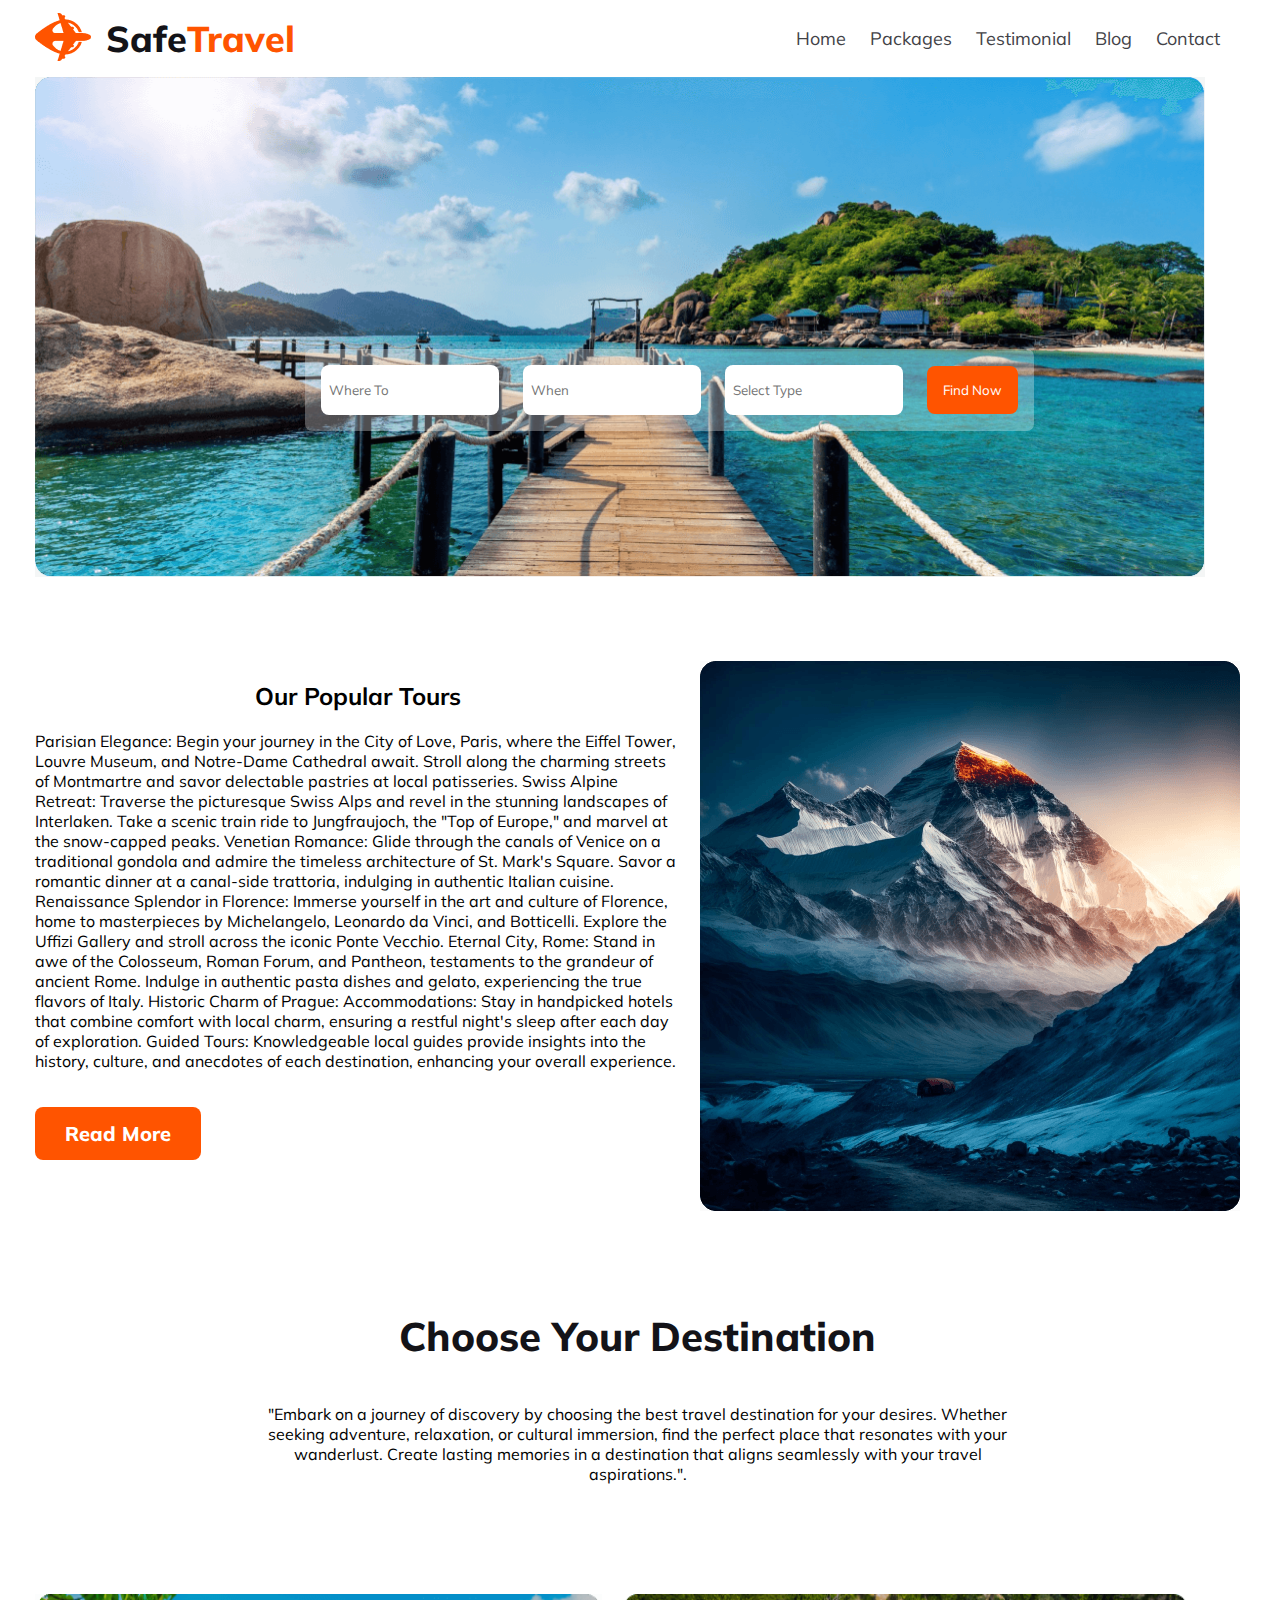
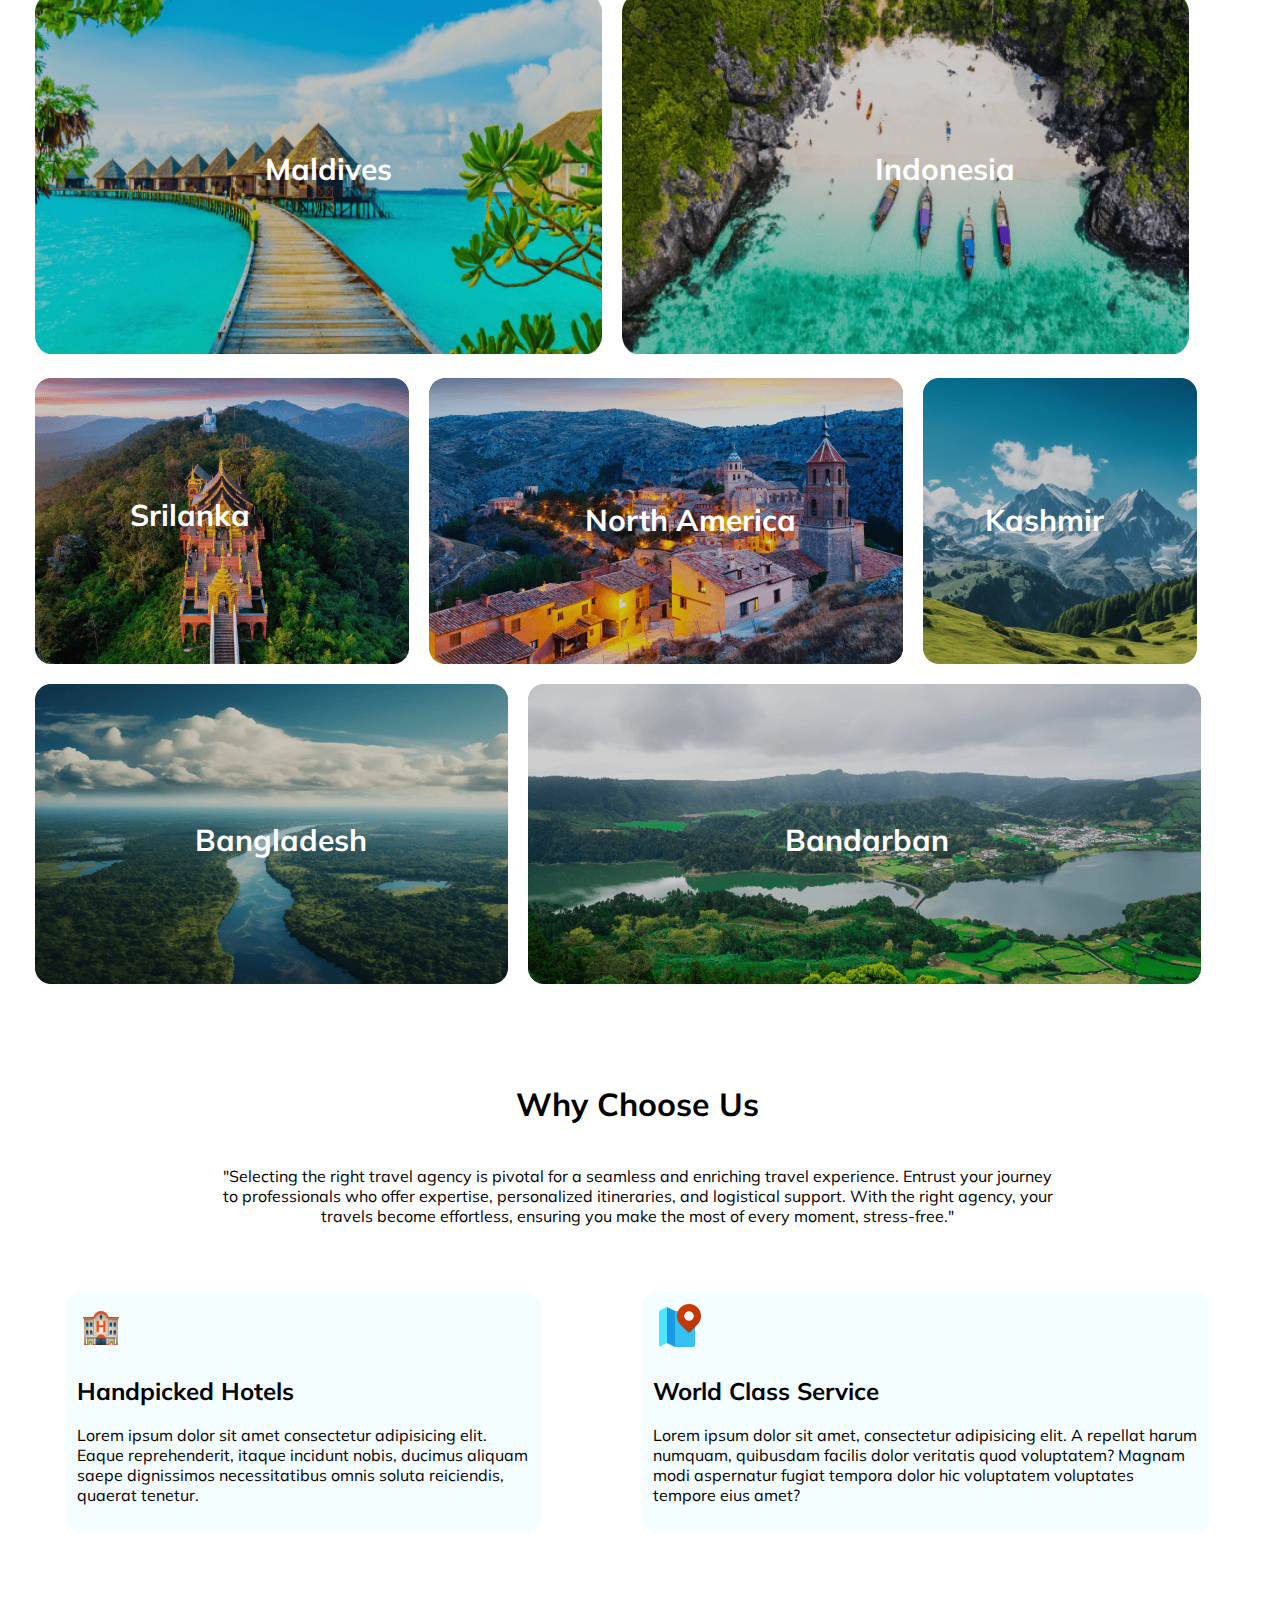
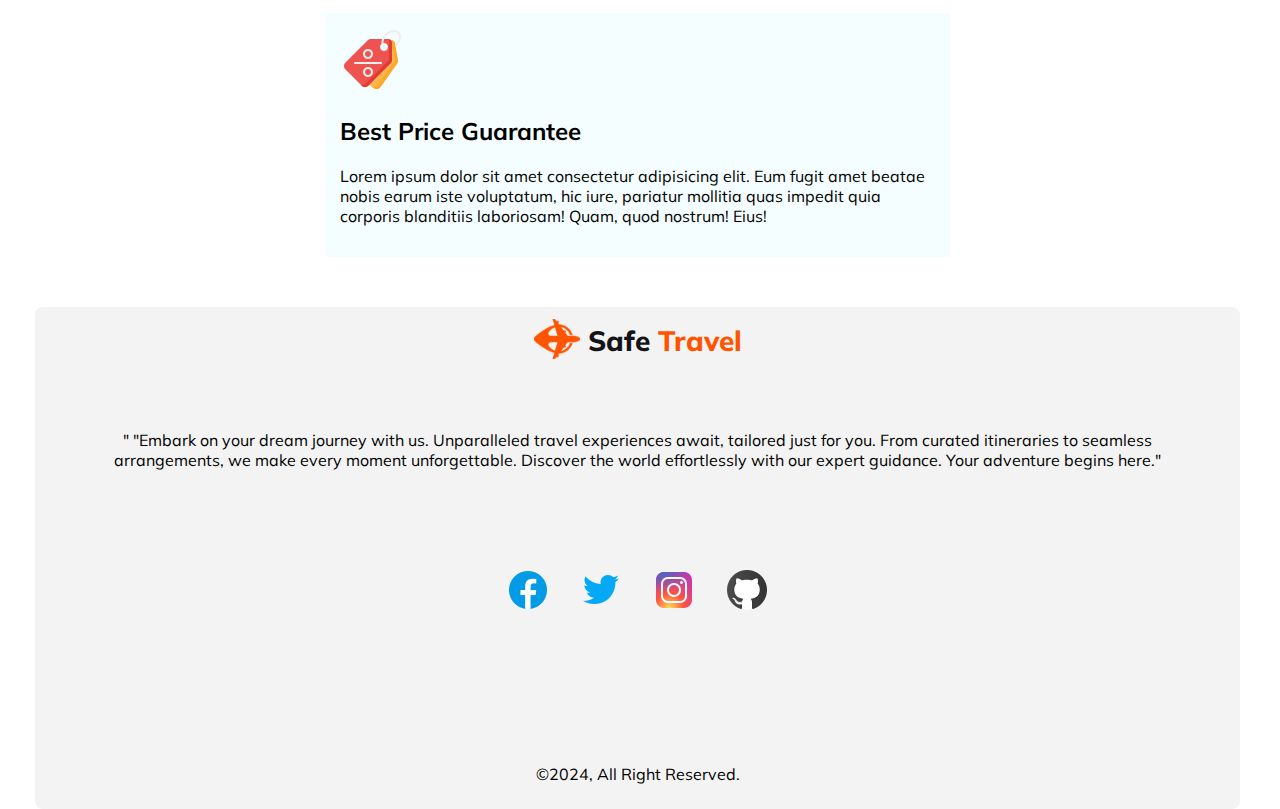
==== index.html @ 2136d2bd "first commit" ====
<!DOCTYPE html>
<html lang="en">
<head>
    <meta charset="UTF-8">
    <meta name="viewport" content="width=
    , initial-scale=1.0">
    <title>Safe Travel</title>
    <link rel="preconnect" href="https://fonts.googleapis.com">
<link rel="preconnect" href="https://fonts.gstatic.com" crossorigin>
<link href="https://fonts.googleapis.com/css2?family=Mulish:ital,wght@0,200..1000;1,200..1000&display=swap" rel="stylesheet">
    <link rel="stylesheet" href="style.css">
</head>
<body>
    <header>
        <nav>
           <div class="safe-section">
             <div>
                <img src="Images/Group 40071 (2).png" alt="">
             </div>
             <p><span class="safe">Safe</span><span class="travel">Travel</span></p>
            </div>
            <ul>
                <li>
                <a href="">Home</a>
                <a href="">Packages</a>
                <a href="">Testimonial</a>
                <a href="">Blog</a>
                <a href="">Contact</a>
                </li>
            </ul>
        </nav>
    </header>
    <main>
        <div class="main-image">
            <img class="main" height="500px" width="1170px" src="Images/Group 13 (1) (1).png" alt="">
            <div class="in-image">
                <input class="box" type="text" placeholder="  Where To">
                <input class="box" type="text" placeholder="  When">
                <input class="box" type="text" placeholder="  Select Type">
                <button class="btn-image">Find Now</button>
            </div>
        </div>
        <section class="first-section">
            <div>
                <h2 class="our">Our Popular Tours</h2>
                <P>Parisian Elegance:

                    Begin your journey in the City of Love, Paris, where the Eiffel Tower, Louvre Museum, and Notre-Dame Cathedral await.
                    Stroll along the charming streets of Montmartre and savor delectable pastries at local patisseries.
                    Swiss Alpine Retreat:
                    
                    Traverse the picturesque Swiss Alps and revel in the stunning landscapes of Interlaken.
                    Take a scenic train ride to Jungfraujoch, the "Top of Europe," and marvel at the snow-capped peaks.
                    Venetian Romance:
                    
                    Glide through the canals of Venice on a traditional gondola and admire the timeless architecture of St. Mark's Square.
                    Savor a romantic dinner at a canal-side trattoria, indulging in authentic Italian cuisine.
                    Renaissance Splendor in Florence:
                    
                    Immerse yourself in the art and culture of Florence, home to masterpieces by Michelangelo, Leonardo da Vinci, and Botticelli.
                    Explore the Uffizi Gallery and stroll across the iconic Ponte Vecchio.
                    Eternal City, Rome:
                    
                    Stand in awe of the Colosseum, Roman Forum, and Pantheon, testaments to the grandeur of ancient Rome.
                    Indulge in authentic pasta dishes and gelato, experiencing the true flavors of Italy.
                    Historic Charm of Prague:
                    Accommodations: Stay in handpicked hotels that combine comfort with local charm, ensuring a restful night's sleep after each day of exploration.
                    
                    Guided Tours: Knowledgeable local guides provide insights into the history, culture, and anecdotes of each destination, enhancing your overall experience.
                     </P>
                <br>
                <button class="btn-primary">Read More</button>
            </div>
            <img height="550px" width="540px" src="Images/Rectangle 4.png" alt="">
        </section>
        <section>
            <div>
                <h2 class="choose-your-destination">Choose Your Destination</h2>
                <p class="paragraph">
                    "Embark on a journey of discovery by choosing the best travel destination for your desires. Whether seeking adventure, relaxation, or cultural immersion, find the perfect place that resonates with your wanderlust. Create lasting memories in a destination that aligns seamlessly with your travel aspirations.".</p>
            </div>
            <div class="two-image">
                <div>
                    <img height="360px" width="567px" src="Images/Rectangle 5.png" alt="">
                </div>
                <div>
                <img height="360px" width="567px" src="Images/Rectangle 8.png" alt="">
                <P class="p1">Maldives</P>
                <P class="p2">Indonesia</P>
                </div>
            </div>
        </section>
        <section>
            <div class="threeimage">
                <img src="Images/Rectangle 6.png" alt="">
                <img src="Images/Rectangle 7.png" alt="">
                <img src="Images/Rectangle 9.png" alt="">
                <p class="srilanka">Srilanka</p>
                <p class="north-america">North America</p>
                <p class="kashmir">Kashmir</p>
            </div>
        </section>
        <section>
            <div class="section3">
                <img src="Images/Rectangle 11.png" alt="">
                <img src="Images/Rectangle 10.png" alt="">
                <p class="bangladesh">Bangladesh</p>
                <p class="bandarban">Bandarban</p>
            </div>
        </section>
        <div>
            <h1 class="heading2">Why Choose Us</h1>
            <p class="paragraph2">"Selecting the right travel agency is pivotal for a seamless and enriching travel experience. Entrust your journey to professionals who offer expertise, personalized itineraries, and logistical support. With the right agency, your travels become effortless, ensuring you make the most of every moment, stress-free."</p>
        </div>
        <div class="three-cart">
            <div class="cart1">
                <img src="Images/icons8-hotel-48.png" alt="">
                <h2>Handpicked Hotels</h2>
                <p>Lorem ipsum dolor sit amet consectetur adipisicing elit. Eaque reprehenderit, itaque incidunt nobis, ducimus aliquam saepe dignissimos necessitatibus omnis soluta reiciendis, quaerat tenetur.</p>
            </div>
            <div class="cart2">
                <img height="48" width="48" src="Images/icons8-location-48.png" alt="">
            <h2>World Class Service</h2>
            <p>
                Lorem ipsum dolor sit amet, consectetur adipisicing elit. A repellat harum numquam, quibusdam facilis dolor veritatis quod voluptatem? Magnam modi aspernatur fugiat tempora dolor hic voluptatem voluptates tempore eius amet?
            </p>
            </div>
        </div>
        <div class="cart3">
            <img src="Images/icons8-discount-64.png" alt="">
            <h2>Best Price Guarantee</h2>
            <p>Lorem ipsum dolor sit amet consectetur adipisicing elit. Eum fugit amet beatae nobis earum iste voluptatum, hic iure, pariatur mollitia quas impedit quia corporis blanditiis laboriosam! Quam, quod nostrum! Eius!</p>
        </div>
    </main>
    <footer>
        <div class="footer-nav">
            <div>
               <img height="40px" width="46px" src="Images/Group 40071 (2).png" alt="">
            </div>
            <p><span class="fsafe"> Safe </span><span class="ftravel">Travel</span></p>
           </div>
           <p class="footer-description">"
            "Embark on your dream journey with us. Unparalleled travel experiences await, tailored just for you. From curated itineraries to seamless arrangements, we make every moment unforgettable. Discover the world effortlessly with our expert guidance. Your adventure begins here."</p>
           <div class="icon">
            <img src="Images/icons8-facebook-48.png" alt="">
            <img src="Images/icons8-twitter-48.png" alt="">
            <img src="Images/icons8-instagram-48.png" alt="">
            <img src="Images/icons8-github-48.png" alt="">
            
           </div>
           <p class="copyright">&copy2024, All Right Reserved.</p>
    </footer>
</body>
</html>
---- style.css ----
*{
    font-family: "Mulish", sans-serif;
    font-optical-sizing: auto;
    font-weight: weight;
    font-style:normal;
}
body{
    margin:0px 40px 0px 35px;
}
/* Style for Navbar */
.safe-section{
    display:flex;
    gap:15px;
    margin-left:0px;
    align-items: center;
}
.safe{
    color:#131318;
    font-size: 36px;
    font-style: normal;
    font-weight: 800;
    line-height: normal;
}
.travel{
    color:#FF5400;
    font-family: Mulish;
    font-size: 36px;
    font-style: normal;
    font-weight: 800;
    line-height: normal;
    
}
nav{
    display:flex;
    justify-content:space-between;
    align-items: center;
}
nav>ul>li{
    list-style:none;

}
nav a{
    text-decoration: none;
   margin-right:20px;
   color:#424247;
    text-align: center;
    font-family: Mulish;
    font-size: 18px;
    font-style: normal;
    font-weight: 400;
    line-height: normal;
}
/* Style For Main Image */
.main{
    align-items:center;

}
.main-image{
    position:relative;
}
.in-image{
    position:absolute;
    display:flex;
    flex-direction: row;
    align-items: center;
    left:270px;
    bottom:150px;
    padding:20px;
    background-color:rgba(255, 255, 255, 0.30);
    border-radius:7px;
    gap:24px;
    padding:16px;
}
.box{
    height:48px;
    width:174px;
    border-radius:8px;
    border:none;
}
.btn-image{
    background-color: #FF5400;
    color:#FFFFFF;
    border:none;
    border-radius:8px;
    padding:16px;
}
.first-section{
    margin-top:80px;
    display:flex;
    justify-content:space-between;
    gap:20px;
}
.our{
    text-align: center;
}
/* style fot button */

.btn-primary{
    color: #FFF;
    background-color: #FF5400;;
    text-align: center;
    font-family: Mulish;
    font-size: 20px;
    font-style: normal;
    font-weight: 800;
    line-height: normal;
    border:none;
    border-radius:8px;
    padding:14px 30px 14px 30px;
}
/* style for second section */

.choose-your-destination{
    text-align: center;
    color: #131318;
    font-family: Mulish;
    font-size: 40px;
    font-style: normal;
    font-weight: 800;
    line-height: normal;
    margin-top:100px;
}
.paragraph{
    text-align:center;
    padding:10px 220px;
  
}
/* section 1 style */
.two-image{
    display:flex;
    margin-top:100px;
    margin-bottom:20px;
    gap:20px;
    position:relative;
}
.p1{
    position:absolute;
    left:230px;
    bottom:140px;
    color:white;
    font-weight:bold;
    font-size:30px;
}
.p2{
    position:absolute;
    left:840px;
    bottom:140px;
    color:white;
    font-weight:bold;
    font-size:30px;
}

.threeimage{
    display:flex;
    gap:20px;
    position:relative;
}
.srilanka{
position:absolute;
font-size:30px;
font-weight:bold;
color:white;
left:95px;
bottom:100px;
}
.north-america{
position:absolute;
font-size:30px;
font-weight:bold;
color:white;
left:550px;
bottom:95px;
}
.kashmir{
position:absolute;
font-size:30px;
font-weight:bold;
color:white;
left:950px;
bottom:95px;
}
/* section 3 style */

.section3{
    display:flex;
    margin-top:20px;
    gap:20px;
    position:relative;
}
.bangladesh{
    position:absolute;
    font-size:30px;
    font-weight:bold;
    color:white;
    left:160px;
    bottom:95px;
}
.bandarban{
    position:absolute;
    font-size:30px;
    font-weight:bold;
    color:white;
    left:750px;
    bottom:95px;
}
/* after section 3 */
.heading2{
text-align: center;
margin-top:100px;
}
.paragraph2{
text-align: center;
padding:20px 180px;
}
/* three-cart style */
.three-cart{
    display: flex;
    gap:40px;
    align-items:center;
 }
 .cart1{
    margin:30px;
    background-color:rgba(41, 206, 246, 0.05);
    border-radius: 16px;
    padding:12px;
    
 }
 .cart2{
    margin:30px;
    background-color:rgba(41, 206, 246, 0.05);
    border-radius: 16px;
    padding:12px;
 }
 .cart3{
    align-items: center;
    margin:50px 290px 0px;
    background-color:rgba(41, 206, 246, 0.05);
    padding:15px;
 }

/* footer style */

.footer-nav{
    display: flex;
    align-items: center;
    justify-content: center;
    gap:8px;
    margin-top:50px;
}
.fsafe{
    color:#131318;
    font-family: Mulish;
    font-size: 28px;
    font-style: normal;
    font-weight: 800;
    line-height: normal;
}
.ftravel{
    color: #FF5400;
    font-family: Mulish;
    font-size: 28px;
    font-style: normal;
    font-weight: 800;
    line-height: normal;
}
.footer-description{
    text-align: center;
    padding:40px 50px 80px 50px
    
}
footer{
    background-color:rgba(19, 19, 24, 0.05);
    height:502px;
    border-radius:8px;
}
.icon{
    display:flex;
    justify-content: center;
    gap:25px;
    margin-bottom:100px;
}
.copyright{
    text-align:center;
    margin-top:150px;
}
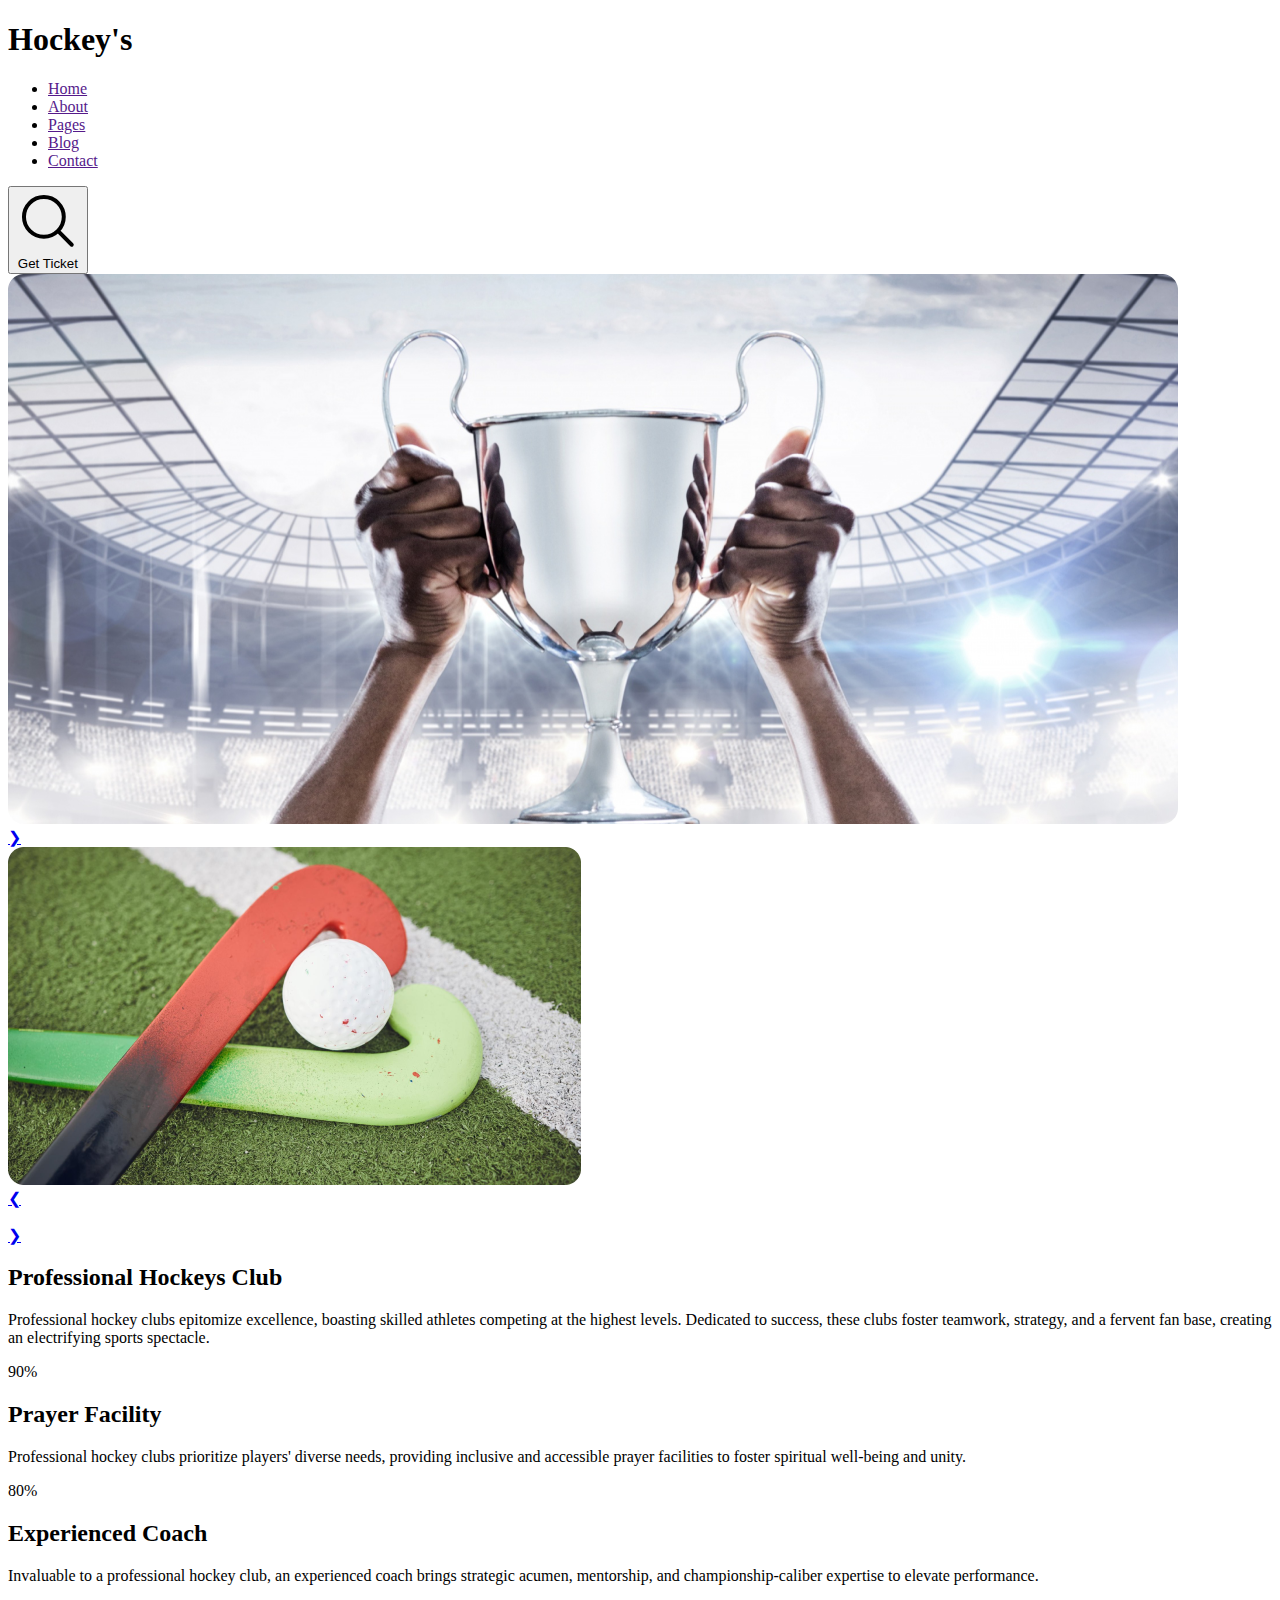
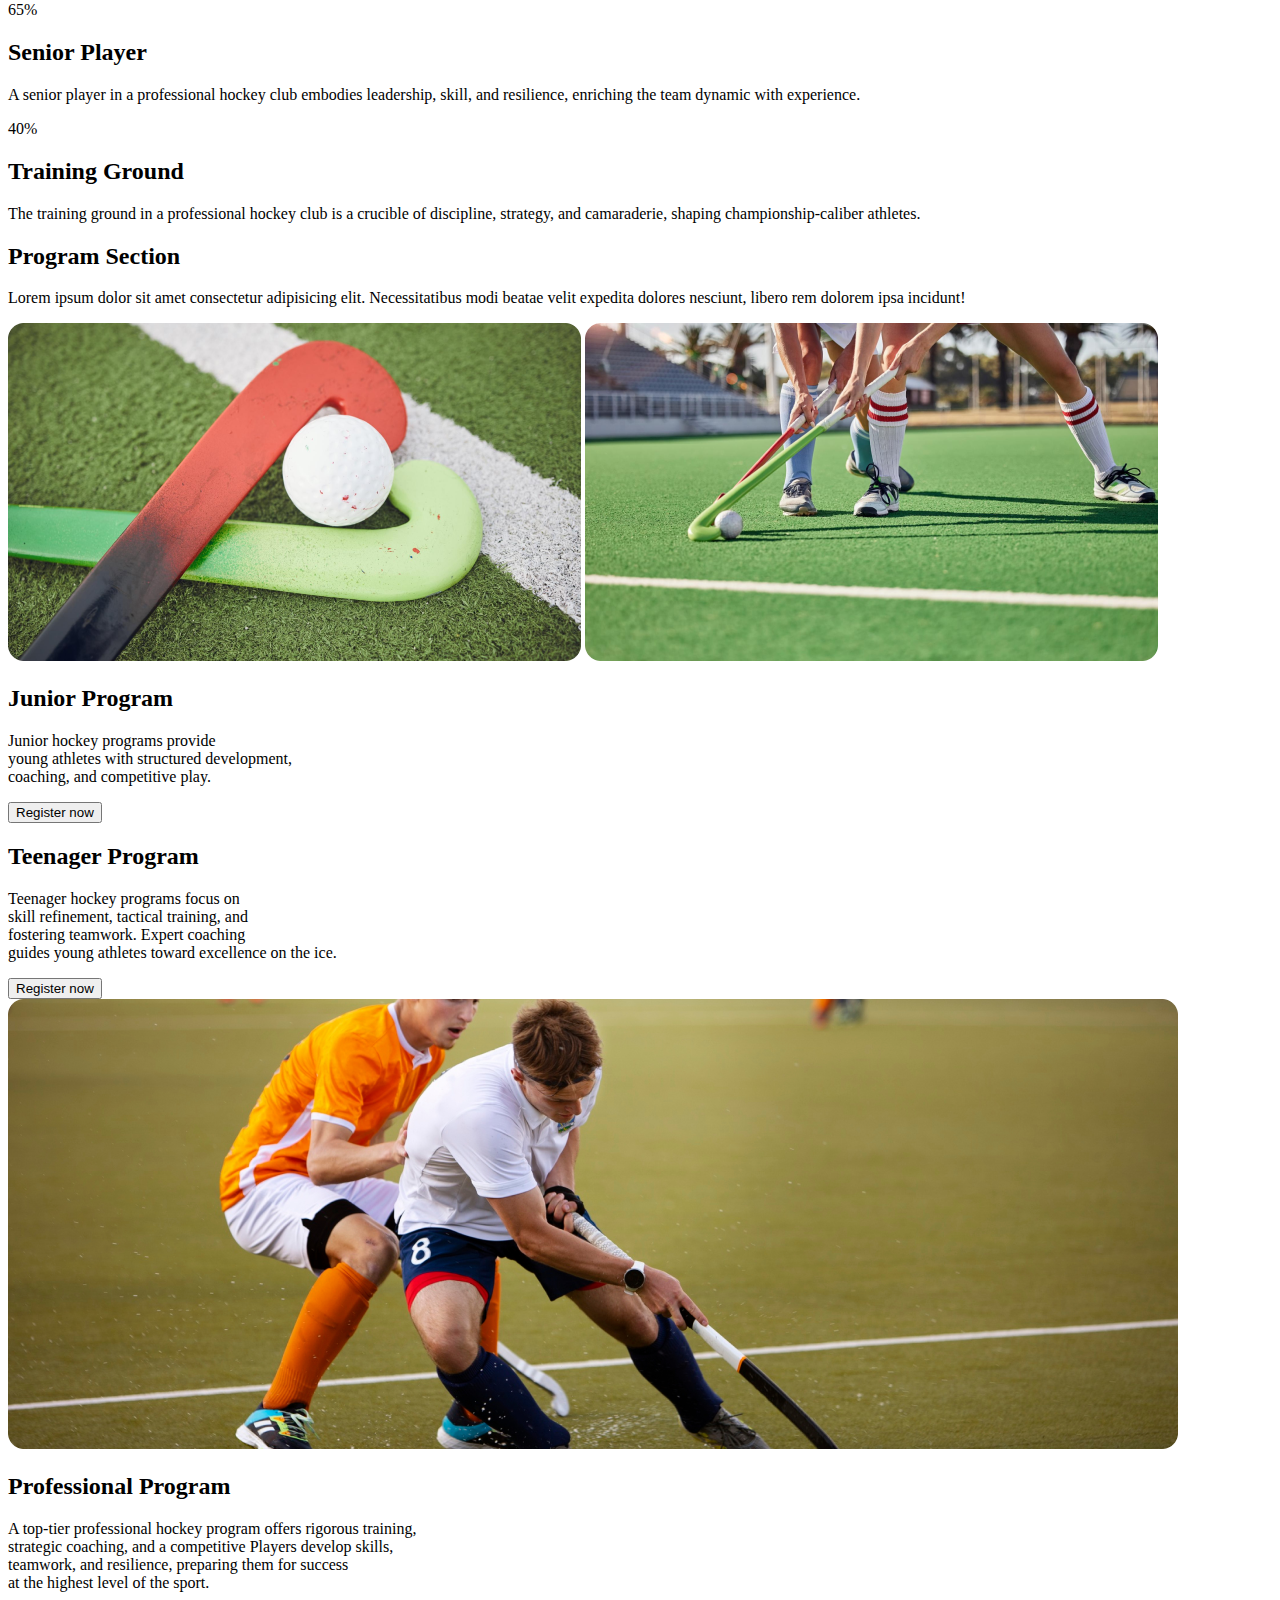
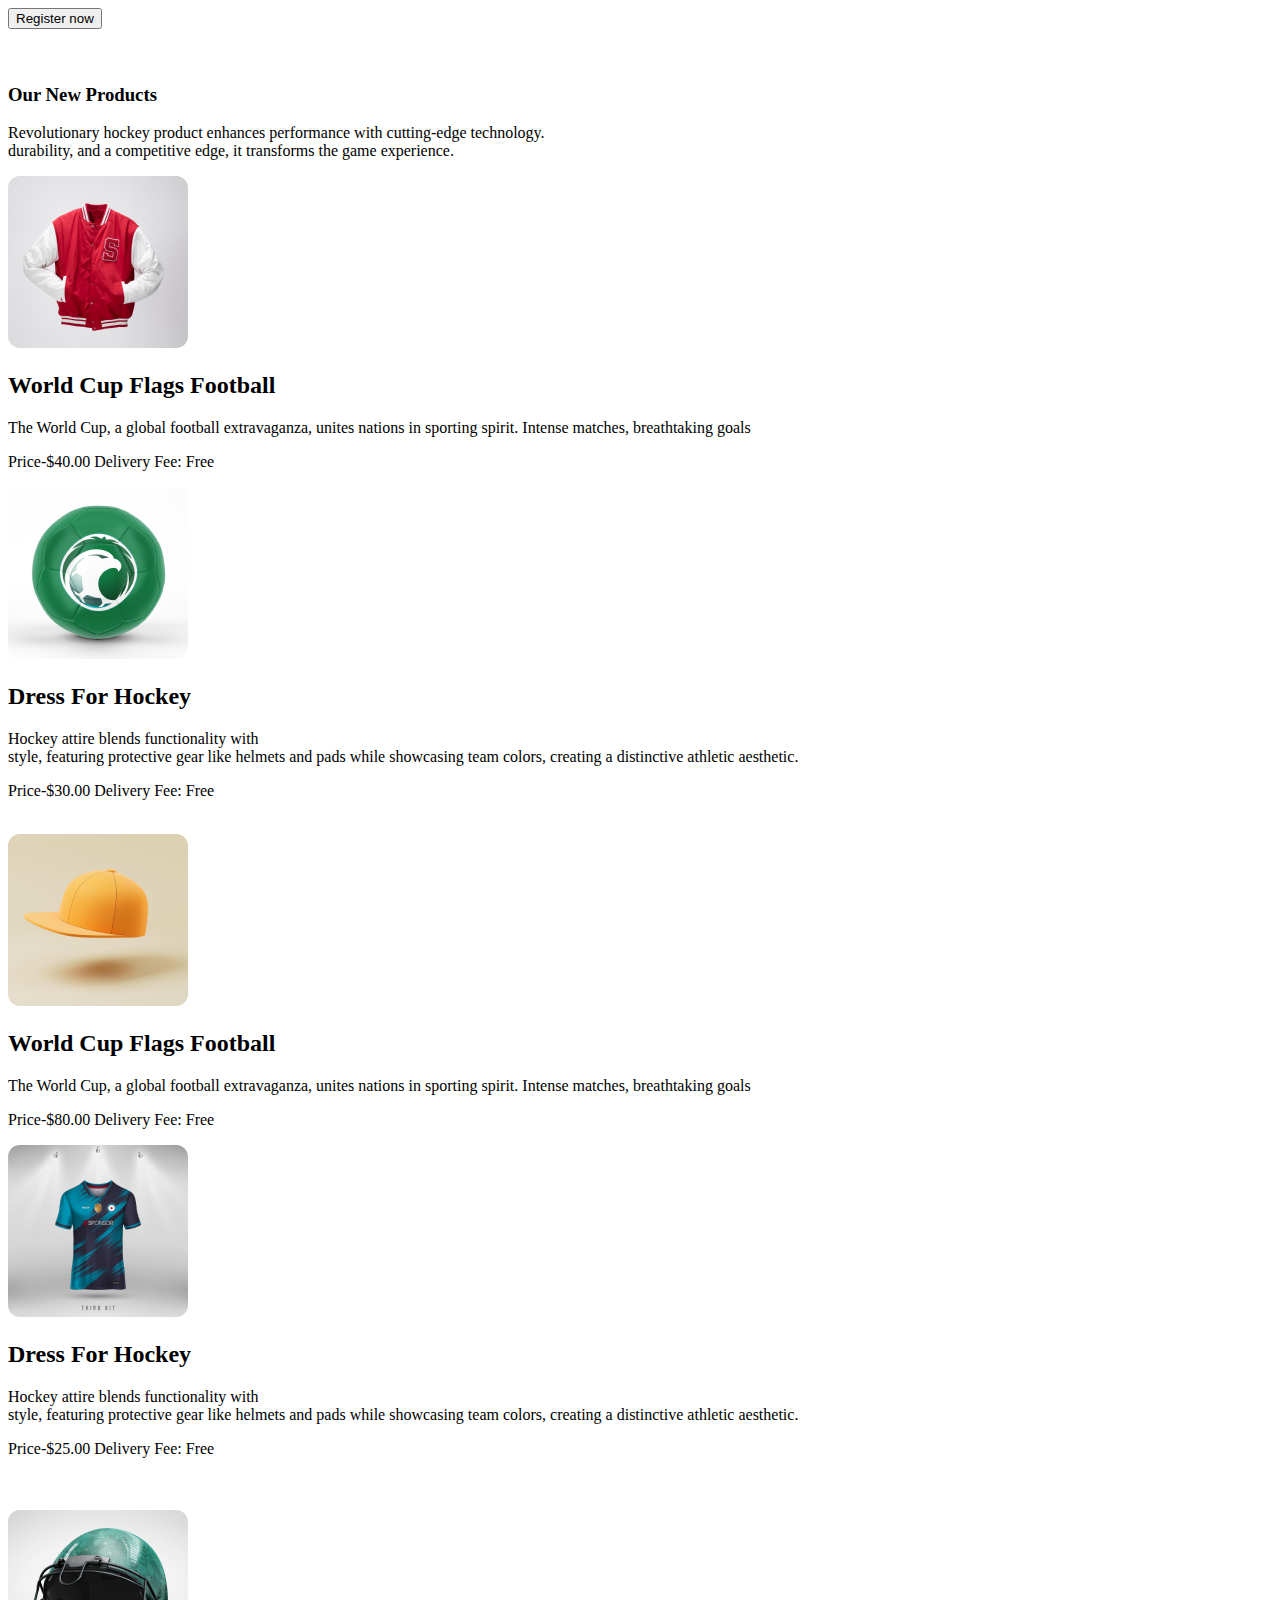
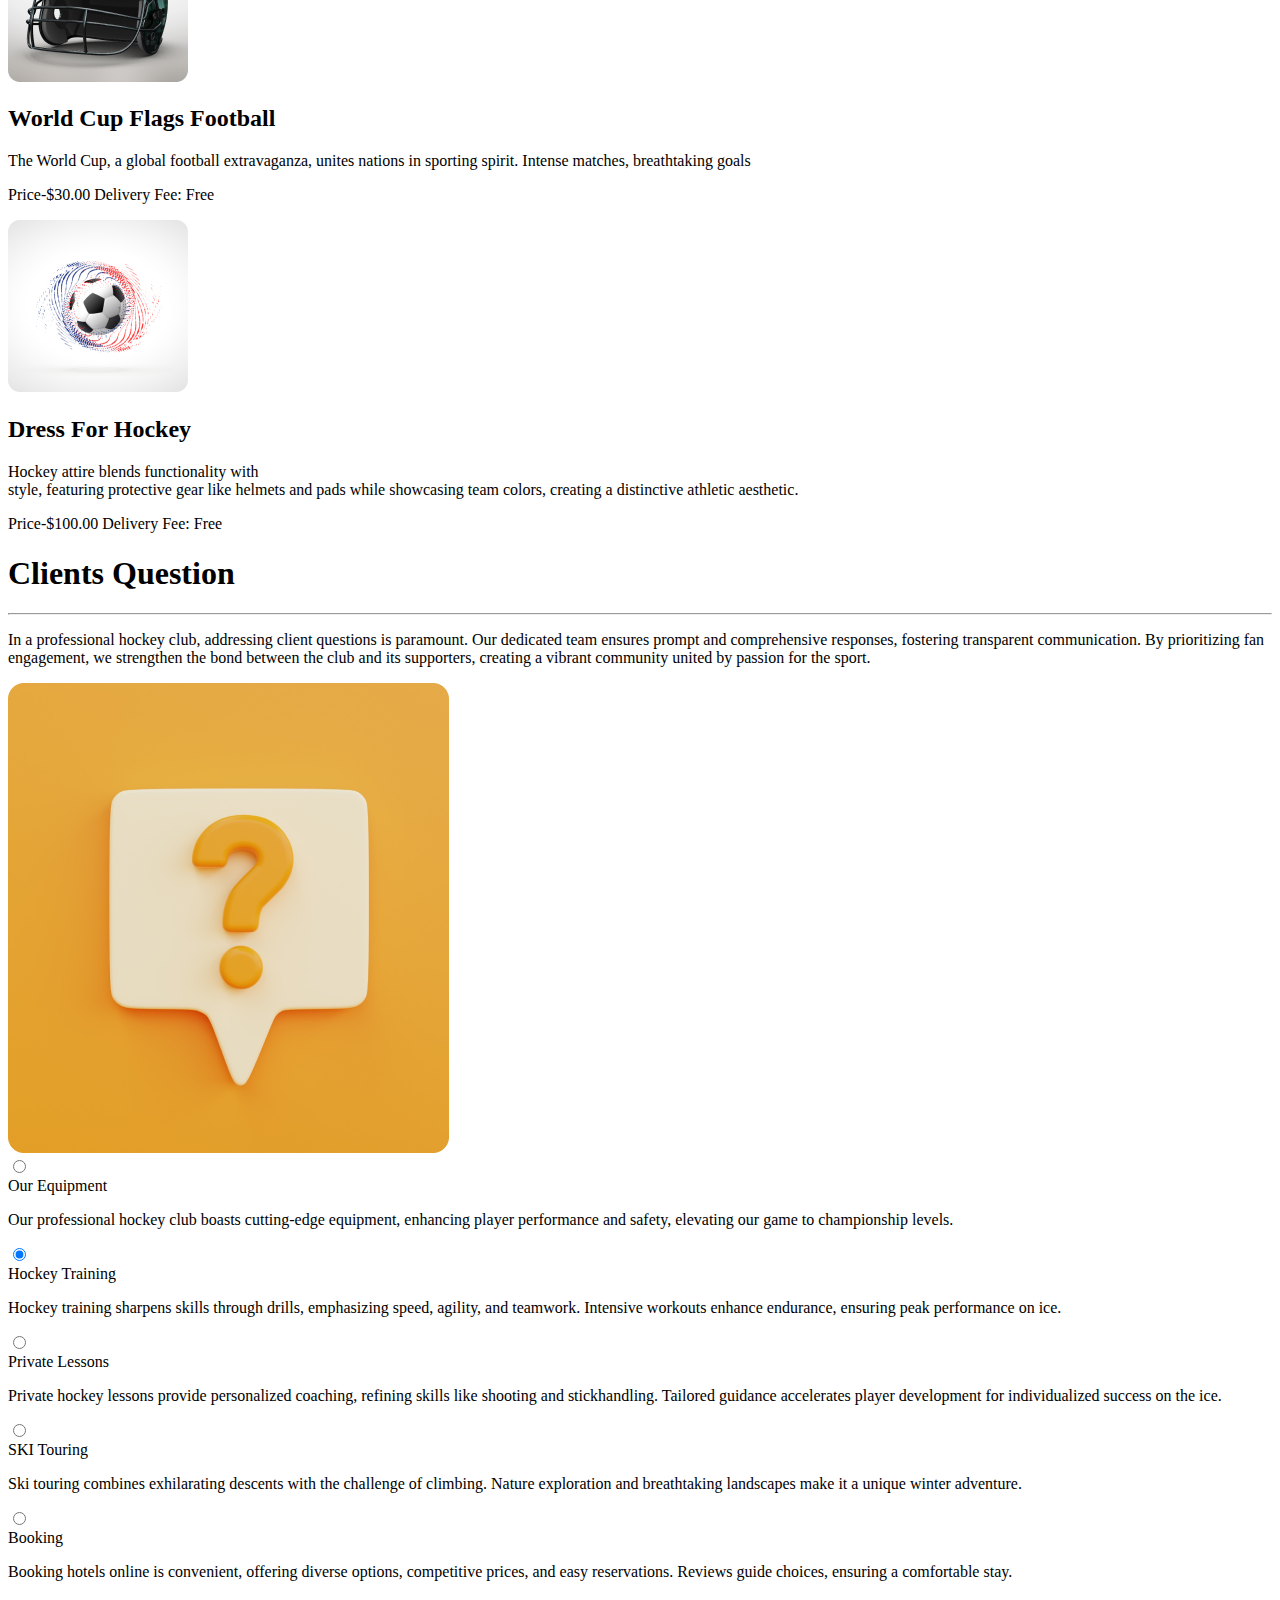
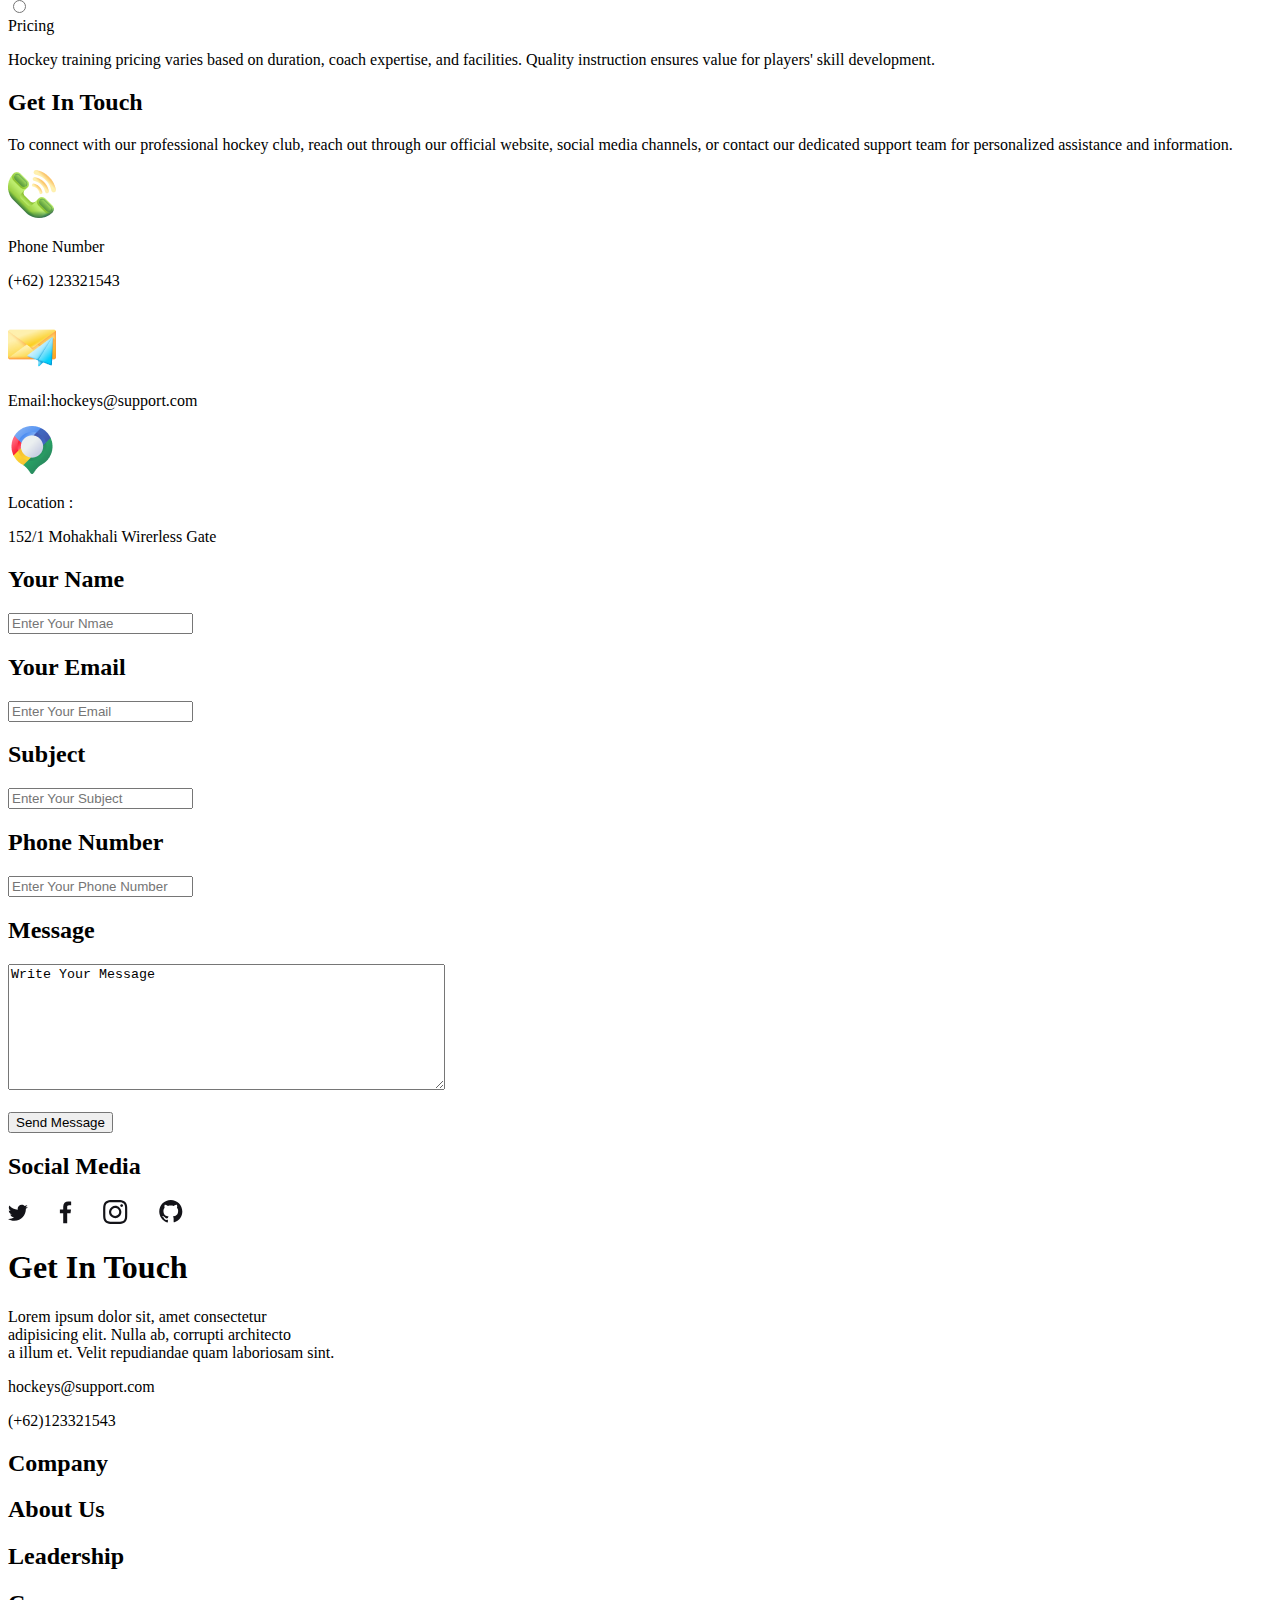
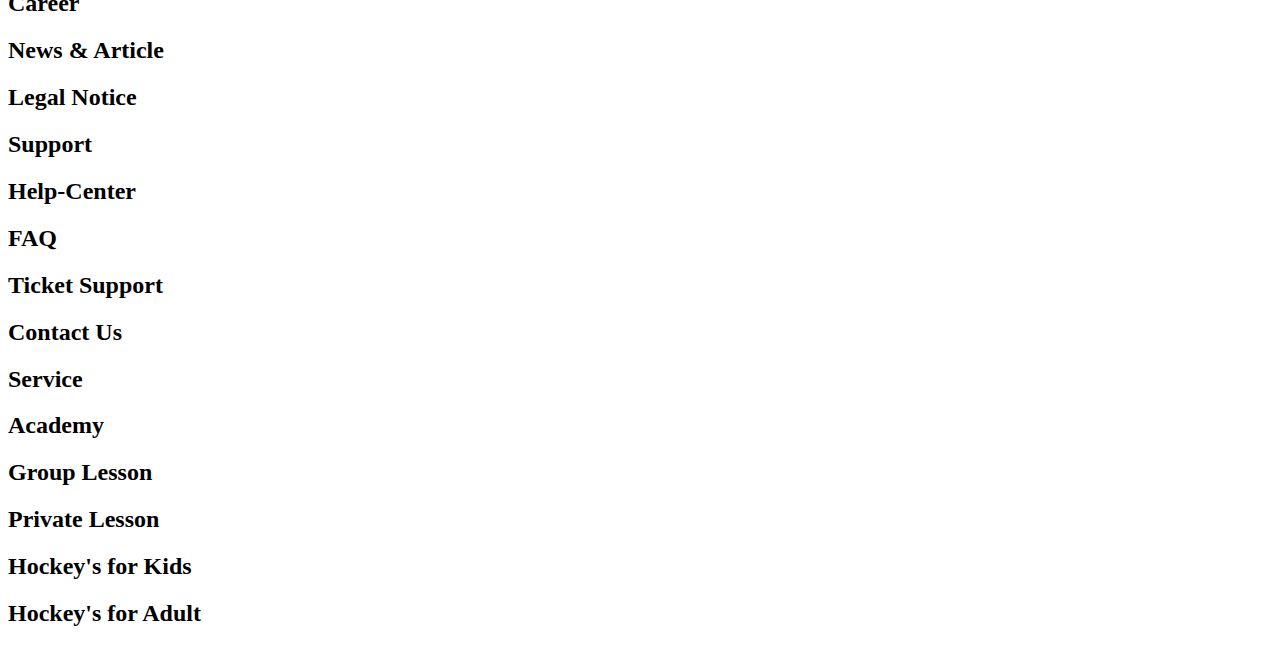
==== commit 6e1f83af: "Update and rename Assignment3.html to index.html" ====
--- a/index.html
+++ b/index.html
@@ -1,154 +1,409 @@
-<!DOCTYPE html>
-<html lang="en">
-<head>
-    <meta charset="UTF-8">
-    <meta name="viewport" content="width=
-    , initial-scale=1.0">
-    <title>Safe Travel</title>
-    <link rel="preconnect" href="https://fonts.googleapis.com">
-<link rel="preconnect" href="https://fonts.gstatic.com" crossorigin>
-<link href="https://fonts.googleapis.com/css2?family=Mulish:ital,wght@0,200..1000;1,200..1000&display=swap" rel="stylesheet">
-    <link rel="stylesheet" href="style.css">
-</head>
-<body>
-    <header>
-        <nav>
-           <div class="safe-section">
-             <div>
-                <img src="Images/Group 40071 (2).png" alt="">
-             </div>
-             <p><span class="safe">Safe</span><span class="travel">Travel</span></p>
-            </div>
-            <ul>
-                <li>
-                <a href="">Home</a>
-                <a href="">Packages</a>
-                <a href="">Testimonial</a>
-                <a href="">Blog</a>
-                <a href="">Contact</a>
-                </li>
-            </ul>
-        </nav>
-    </header>
-    <main>
-        <div class="main-image">
-            <img class="main" height="500px" width="1170px" src="Images/Group 13 (1) (1).png" alt="">
-            <div class="in-image">
-                <input class="box" type="text" placeholder="  Where To">
-                <input class="box" type="text" placeholder="  When">
-                <input class="box" type="text" placeholder="  Select Type">
-                <button class="btn-image">Find Now</button>
-            </div>
-        </div>
-        <section class="first-section">
-            <div>
-                <h2 class="our">Our Popular Tours</h2>
-                <P>Parisian Elegance:
-
-                    Begin your journey in the City of Love, Paris, where the Eiffel Tower, Louvre Museum, and Notre-Dame Cathedral await.
-                    Stroll along the charming streets of Montmartre and savor delectable pastries at local patisseries.
-                    Swiss Alpine Retreat:
-                    
-                    Traverse the picturesque Swiss Alps and revel in the stunning landscapes of Interlaken.
-                    Take a scenic train ride to Jungfraujoch, the "Top of Europe," and marvel at the snow-capped peaks.
-                    Venetian Romance:
-                    
-                    Glide through the canals of Venice on a traditional gondola and admire the timeless architecture of St. Mark's Square.
-                    Savor a romantic dinner at a canal-side trattoria, indulging in authentic Italian cuisine.
-                    Renaissance Splendor in Florence:
-                    
-                    Immerse yourself in the art and culture of Florence, home to masterpieces by Michelangelo, Leonardo da Vinci, and Botticelli.
-                    Explore the Uffizi Gallery and stroll across the iconic Ponte Vecchio.
-                    Eternal City, Rome:
-                    
-                    Stand in awe of the Colosseum, Roman Forum, and Pantheon, testaments to the grandeur of ancient Rome.
-                    Indulge in authentic pasta dishes and gelato, experiencing the true flavors of Italy.
-                    Historic Charm of Prague:
-                    Accommodations: Stay in handpicked hotels that combine comfort with local charm, ensuring a restful night's sleep after each day of exploration.
-                    
-                    Guided Tours: Knowledgeable local guides provide insights into the history, culture, and anecdotes of each destination, enhancing your overall experience.
-                     </P>
-                <br>
-                <button class="btn-primary">Read More</button>
-            </div>
-            <img height="550px" width="540px" src="Images/Rectangle 4.png" alt="">
-        </section>
-        <section>
-            <div>
-                <h2 class="choose-your-destination">Choose Your Destination</h2>
-                <p class="paragraph">
-                    "Embark on a journey of discovery by choosing the best travel destination for your desires. Whether seeking adventure, relaxation, or cultural immersion, find the perfect place that resonates with your wanderlust. Create lasting memories in a destination that aligns seamlessly with your travel aspirations.".</p>
-            </div>
-            <div class="two-image">
-                <div>
-                    <img height="360px" width="567px" src="Images/Rectangle 5.png" alt="">
-                </div>
-                <div>
-                <img height="360px" width="567px" src="Images/Rectangle 8.png" alt="">
-                <P class="p1">Maldives</P>
-                <P class="p2">Indonesia</P>
-                </div>
-            </div>
-        </section>
-        <section>
-            <div class="threeimage">
-                <img src="Images/Rectangle 6.png" alt="">
-                <img src="Images/Rectangle 7.png" alt="">
-                <img src="Images/Rectangle 9.png" alt="">
-                <p class="srilanka">Srilanka</p>
-                <p class="north-america">North America</p>
-                <p class="kashmir">Kashmir</p>
-            </div>
-        </section>
-        <section>
-            <div class="section3">
-                <img src="Images/Rectangle 11.png" alt="">
-                <img src="Images/Rectangle 10.png" alt="">
-                <p class="bangladesh">Bangladesh</p>
-                <p class="bandarban">Bandarban</p>
-            </div>
-        </section>
-        <div>
-            <h1 class="heading2">Why Choose Us</h1>
-            <p class="paragraph2">"Selecting the right travel agency is pivotal for a seamless and enriching travel experience. Entrust your journey to professionals who offer expertise, personalized itineraries, and logistical support. With the right agency, your travels become effortless, ensuring you make the most of every moment, stress-free."</p>
-        </div>
-        <div class="three-cart">
-            <div class="cart1">
-                <img src="Images/icons8-hotel-48.png" alt="">
-                <h2>Handpicked Hotels</h2>
-                <p>Lorem ipsum dolor sit amet consectetur adipisicing elit. Eaque reprehenderit, itaque incidunt nobis, ducimus aliquam saepe dignissimos necessitatibus omnis soluta reiciendis, quaerat tenetur.</p>
-            </div>
-            <div class="cart2">
-                <img height="48" width="48" src="Images/icons8-location-48.png" alt="">
-            <h2>World Class Service</h2>
-            <p>
-                Lorem ipsum dolor sit amet, consectetur adipisicing elit. A repellat harum numquam, quibusdam facilis dolor veritatis quod voluptatem? Magnam modi aspernatur fugiat tempora dolor hic voluptatem voluptates tempore eius amet?
-            </p>
-            </div>
-        </div>
-        <div class="cart3">
-            <img src="Images/icons8-discount-64.png" alt="">
-            <h2>Best Price Guarantee</h2>
-            <p>Lorem ipsum dolor sit amet consectetur adipisicing elit. Eum fugit amet beatae nobis earum iste voluptatum, hic iure, pariatur mollitia quas impedit quia corporis blanditiis laboriosam! Quam, quod nostrum! Eius!</p>
-        </div>
-    </main>
-    <footer>
-        <div class="footer-nav">
-            <div>
-               <img height="40px" width="46px" src="Images/Group 40071 (2).png" alt="">
-            </div>
-            <p><span class="fsafe"> Safe </span><span class="ftravel">Travel</span></p>
-           </div>
-           <p class="footer-description">"
-            "Embark on your dream journey with us. Unparalleled travel experiences await, tailored just for you. From curated itineraries to seamless arrangements, we make every moment unforgettable. Discover the world effortlessly with our expert guidance. Your adventure begins here."</p>
-           <div class="icon">
-            <img src="Images/icons8-facebook-48.png" alt="">
-            <img src="Images/icons8-twitter-48.png" alt="">
-            <img src="Images/icons8-instagram-48.png" alt="">
-            <img src="Images/icons8-github-48.png" alt="">
-            
-           </div>
-           <p class="copyright">&copy2024, All Right Reserved.</p>
-    </footer>
-</body>
-</html>+<!DOCTYPE html>
+<html lang="en">
+<head>
+    <meta charset="UTF-8">
+    <meta name="viewport" content="width=device-width, initial-scale=1.0">
+    <title>Hockey's</title>
+    <script src="https://cdn.tailwindcss.com"></script>
+    <link href="https://cdn.jsdelivr.net/npm/daisyui@4.6.0/dist/full.min.css" rel="stylesheet" type="text/css" />
+    <link rel="preconnect" href="https://fonts.googleapis.com">
+<link rel="preconnect" href="https://fonts.gstatic.com" crossorigin>
+<link href="https://fonts.googleapis.com/css2?family=Manrope:wght@200..800&display=swap" rel="stylesheet">
+    
+    
+      <style>
+        font-family:manrope, sans-serif;
+      font-optical-sizing:auto;
+      font-weight:weight;
+      font-style:normal;
+      </style>
+    
+</head>
+<body>
+    <header class="text-lg flex justify-around mt-6">
+        <h1 class="text-4xl font-extrabold">Hockey<span class="text-[#FF4240]">'</span>s</h1>
+        <nav>
+            <ul class="flex gap-8 text-lg font-normal">
+                <li><a href=""><span class="text-[#FF4240]">Home</span></a></li>
+                <li><a href="">About</a></li>
+                <li><a href="">Pages</a></li>
+                <li><a href="">Blog</a></li>
+                <li><a href="">Contact</a></li>
+            </ul>
+        </nav>
+        <div>
+            <button class="flex items-center gap-4 text-lg"><svg xmlns="http://www.w3.org/2000/svg" fill="none" viewBox="0 0 24 24" stroke-width="1.5" stroke="currentColor" class="w-6 h-6">
+  <path stroke-linecap="round" stroke-linejoin="round" d="m21 21-5.197-5.197m0 0A7.5 7.5 0 1 0 5.196 5.196a7.5 7.5 0 0 0 10.607 10.607Z" />
+</svg>
+
+                 Get Ticket</button>
+        </div>
+  </div>
+</div>
+    
+    </header>
+    <main>
+        <div class="mt-16 ml-16 mr-16">
+            <div class="carousel w-full">
+  <div id="slide1" class="carousel-item relative w-full">
+    <img src="Images/1.png" class="w-full" />
+    <div class="absolute flex justify-between transform -translate-y-1/2 left-5 right-5 top-1/2">
+      <a href="#slide2" class="btn btn-circle">❯</a>
+    </div>
+  </div> 
+  <div id="slide2" class="carousel-item relative w-full">
+    <img src="Images/2.png" class="w-full" />
+    <div class="absolute flex justify-between transform -translate-y-1/2 left-5 right-5 top-1/2">
+      <a href="#slide1" class="btn btn-circle">❮</a> 
+    </div>
+  </div> 
+  <div id="slide3" class="carousel-item relative w-full">
+    <img src="" class="w-full" />
+    <div class="absolute flex justify-between transform -translate-y-1/2 left-5 right-5 top-1/2">
+      
+  </div> 
+  <div id="slide4" class="carousel-item relative w-full">
+      <a href="#slide1" class="btn btn-circle">❯</a>
+    </div>
+  </div>
+</div>
+        </div>
+
+        <div class="justify-center items-center mt-32">
+            <h2 class="flex justify-center text-4xl text-[#131318] font-extrabold">Professional Hockeys Club</h2>
+            <p class="flex justify-center mt-10 text-base font-medium text-[rgba(19, 19, 24, 0.60)] pl-16 pr-16">Professional hockey clubs epitomize excellence, boasting skilled athletes competing at the highest levels. Dedicated to success, these clubs foster teamwork, strategy, and a fervent fan base, creating an electrifying sports spectacle.</p>
+        </div>
+        <div class="flex gap-14 justify-evenly items-center mb-28 ml-10 mr-10 mt-20">
+            
+            <div>
+                <div class="text-green-600  radial-progress text-primary ml-16" style="--value:90;" role="progressbar">90%</div>
+
+                <h2 class="font-extrabold text-2xl mt-8 mb-4 ml-8">Prayer Facility</h2>
+                <p class="ml-8 p-1">Professional hockey clubs prioritize players' diverse needs, providing inclusive and accessible prayer facilities to foster spiritual well-being and unity.</p>
+            </div>
+            
+            <div>
+                <div class="text-red-600 radial-progress text-primary ml-24" style="--value:80;" role="progressbar">80%</div>
+                <h2 class="font-extrabold text-2xl mt-8 mb-4 ml-6">
+                    Experienced Coach
+                </h2>
+                <p class="ml-6 p-1">Invaluable to a professional hockey club, an experienced coach brings strategic acumen, mentorship, and championship-caliber expertise to elevate performance.</p>
+            </div>
+            <div>
+                <div class="text-yellow-600 radial-progress text-primary ml-10" style="--value:65;" role="progressbar">65%</div>
+                <h2 class="font-extrabold text-2xl mt-8 mb-4 ml-4">
+                    Senior Player
+                </h2>
+                <p class="ml-4">
+                    A senior player in a professional hockey club embodies leadership, skill, and resilience, enriching the team dynamic with experience.
+                </p>
+            </div>
+            <div>
+                <div class="text-blue-600 radial-progress text-primary ml-8" style="--value:40;" role="progressbar">40%</div>
+                <h2 class="font-extrabold text-2xl mt-8 mb-4">
+                    Training Ground
+                </h2>
+                <p>
+                    The training ground in a professional hockey club is a crucible of discipline, strategy, and camaraderie, shaping championship-caliber athletes.
+                </p>
+            </div>
+        </div>
+        
+        <section>
+            <div>
+             <h2 class="text-4xl font-extrabold mt-28 flex justify-center">Program Section</h2>
+             <p class="flex justify-center mt-16 mb-10">Lorem ipsum dolor sit amet consectetur adipisicing elit. Necessitatibus modi beatae velit expedita dolores nesciunt, libero rem dolorem ipsa incidunt!</p>
+            </div>
+            <div class="relative">
+                <div class="flex justify-center gap-6">
+                    <img src="Images/2.png" alt="">
+                    <img src="Images/3.png" alt="">
+                </div>
+                <div class="absolute left-28 text-2xl font-extrabold top-32 items-center justify-center">
+                    <h2 class="text-[#FFFF] text-3xl">Junior Program</h2>
+                    <p class="text-lg text-[#FFF]">Junior hockey programs provide <br> young athletes with structured development, <br> coaching, and competitive play.</p>
+                    <button class="bg-[#FF4240] text-[#FFFF] text-xl font-bold mt-4 py-2 px-3 rounded-lg">Register now</button>
+                </div>
+                <div class="absolute right-28 text-2xl font-extrabold top-28 items-center justify-center">
+                    <h2 class="text-[#FFFF] text-3xl">Teenager Program</h2>
+                    <p class="text-lg text-[#FFF]">Teenager hockey programs focus on <br> skill refinement, tactical training, and <br>fostering teamwork. Expert coaching <br> guides young athletes toward excellence on the ice.</p>
+                    <button class="bg-[#FF4240] text-[#FFFF] text-xl font-bold mt-4 py-2 px-3 rounded-lg">Register now</button>
+                </div>
+                <div class="flex justify-center mt-8 relative">
+                    <img src="Images/4.png" alt="">
+                    <div class="absolute left-28 text-2xl font-extrabold bottom-8 items-center justify-center">
+                    <h2 class="text-[#FFFF] text-3xl">Professional Program</h2>
+                    <p class="text-lg text-[#FFF]">A top-tier professional hockey program offers rigorous training,<br> strategic coaching, and a competitive  Players develop skills, <br>teamwork, and resilience, preparing them for success <br> at the highest level of the sport.</p>
+                    <button class="bg-[#FF4240] text-[#FFFF] text-xl font-bold mt-4 py-2 px-3 rounded-lg">Register now</button>
+                </div>
+                </div>
+                
+
+                <br>
+                <br>
+                <section>
+                    <div class="flex flex-col justify-center items-center">
+                    <h3 class="font-extrabold text-4xl mt-10">Our New Products</h3>
+                    <p class="mt-10">Revolutionary hockey product enhances performance with cutting-edge technology. <br><Designed for players seeking precision, <br> durability, and a competitive edge, it transforms the game experience.</p>
+                    </div>
+                    <div>
+                        <div class="flex justify-evenly ml-12 mr-12 mt-20 bg-[#00FFFFF]">
+                            <div class="flex bg-[#fcfafa] rounded-lg   justify-between">
+                                <img src="Images/5.png" alt="">
+                                <div class="ml-4">
+                                <h2 class="font-extrabold text-xl ml-4">World Cup Flags Football</h2>
+                                <p class="leading-8 p-4">The World Cup, a global football extravaganza, unites nations in sporting spirit. Intense matches, breathtaking goals</p>
+                                <p class="leading-8 mt-2 ml-2"><span class="text-[#FF4240] mr-12 font-extrabold">Price-$40.00</span>  Delivery Fee: Free</p>
+                                </div>
+                            </div>
+                            
+                            
+                            <div class="flex rounded-lg bg-[#fcfafa]  justify-between ml-14">
+                                <img src="Images/6.png" alt="">
+                                <div class="ml-6">
+                                <h2 class="font-extrabold text-xl ml-2">Dress For Hockey</h2>
+                                <p class="leading-8 p-2">Hockey attire blends functionality with <br> style, featuring protective gear like helmets and pads while showcasing team colors, creating a distinctive athletic aesthetic.</p>
+                    
+                                <p class="leading-8 mt-2 ml-2"><span class="text-[#FF4240] mr-12 font-extrabold">Price-$30.00</span>  Delivery Fee: Free</p>
+                                </div>
+                            </div>
+                            
+                        </div>
+                    </div>
+                    <br>
+                    <div>
+                        <div class="flex justify-evenly ml-12 mr-12 mt-20 bg-[#00FFFFF]">
+                            <div class="flex bg-[#fcfafa] rounded-lg   justify-between">
+                                <img src="Images/7.png" alt="">
+                                <div class="ml-4">
+                                <h2 class="font-extrabold text-xl ml-4">World Cup Flags Football</h2>
+                                <p class="leading-8 p-4">The World Cup, a global football extravaganza, unites nations in sporting spirit. Intense matches, breathtaking goals</p>
+                                <p class="leading-8 mt-2 ml-2"><span class="text-[#FF4240] mr-12 font-extrabold">Price-$80.00</span>  Delivery Fee: Free</p>
+                                </div>
+                            </div>
+                            
+                            
+                            <div class="flex rounded-lg bg-[#fcfafa]  justify-between ml-14">
+                                <img src="Images/8.png" alt="">
+                                <div class="ml-6">
+                                <h2 class="font-extrabold text-xl ml-2">Dress For Hockey</h2>
+                                <p class="leading-8 p-2">Hockey attire blends functionality with <br> style, featuring protective gear like helmets and pads while showcasing team colors, creating a distinctive athletic aesthetic.</p>
+                    
+                                <p class="leading-8 mt-2 ml-2"><span class="text-[#FF4240] mr-12 font-extrabold">Price-$25.00</span>  Delivery Fee: Free</p>
+                                </div>
+                            </div>
+                            
+                        </div>
+                    </div>
+                    <br>
+                    <br>
+                    <div>
+                        <div class="flex justify-evenly ml-12 mr-12 mt-20 bg-[#00FFFFF]">
+                            <div class="flex bg-[#fcfafa] rounded-lg   justify-between">
+                                <img src="Images/9.png" alt="">
+                                <div class="ml-4">
+                                <h2 class="font-extrabold text-xl ml-4">World Cup Flags Football</h2>
+                                <p class="leading-8 p-4">The World Cup, a global football extravaganza, unites nations in sporting spirit. Intense matches, breathtaking goals</p>
+                                <p class="leading-8 mt-2 ml-2"><span class="text-[#FF4240] mr-12 font-extrabold">Price-$30.00</span>  Delivery Fee: Free</p>
+                                </div>
+                            </div>
+                            
+                            
+                            <div class="flex rounded-lg bg-[#fcfafa]  justify-between ml-14">
+                                <img src="Images/10.png" alt="">
+                                <div class="ml-6">
+                                <h2 class="font-extrabold text-xl ml-2">Dress For Hockey</h2>
+                                <p class="leading-8 p-2">Hockey attire blends functionality with <br> style, featuring protective gear like helmets and pads while showcasing team colors, creating a distinctive athletic aesthetic.</p>
+                    
+                                <p class="leading-8 mt-2 ml-2"><span class="text-[#FF4240] mr-12 font-extrabold">Price-$100.00</span>  Delivery Fee: Free</p>
+                                </div>
+                            </div>
+                            
+                        </div>
+                    </div>
+                </section>
+
+
+
+
+            </div>
+        </section>
+        <div>
+            <h1 class="font-extrabold text-2xl flex mt-44 justify-center items-center">Clients Question</h1>
+            <hr>
+            <p class="mt-6 px-36 py-2 mb-12">In a professional hockey club, addressing client questions is paramount. Our dedicated team ensures prompt and comprehensive responses, fostering transparent communication. By prioritizing fan engagement, we strengthen the bond between the club and its supporters, creating a vibrant community united by passion for the sport.</p>
+        </div>
+        <section class="ml-7 mr-9 flex justify-between items-center gap-12 mt-30">
+                <div class="ml-12">
+                <img src="Images/11.png" alt="">
+                </div>
+            <div>
+                
+                <div class="collapse collapse-plus bg-base-200">
+                <input type="radio" name="my-accordion-3" checked="checked" /> 
+                <div class="collapse-title text-xl font-medium">
+                Our Equipment
+                </div>
+                 <div class="collapse-content"> 
+                 <p>Our professional hockey club boasts cutting-edge equipment, enhancing player performance and safety, elevating our game to championship levels.</p>
+                 </div>
+                 </div>
+                <div class="collapse collapse-plus bg-base-200">
+                <input type="radio" name="my-accordion-3" checked="checked" /> 
+                <div class="collapse-title text-xl font-medium">
+                Hockey Training
+                </div>
+                 <div class="collapse-content"> 
+                 <p>Hockey training sharpens skills through drills, emphasizing speed, agility, and teamwork. Intensive workouts enhance endurance, ensuring peak performance on ice.</p>
+                 </div>
+                 </div>
+                 <div class="collapse collapse-plus bg-base-200">
+                 <input type="radio" name="my-accordion-3" /> 
+                 <div class="collapse-title text-xl font-medium">
+                 Private Lessons
+                 </div>
+                 <div class="collapse-content"> 
+                 <p>Private hockey lessons provide personalized coaching, refining skills like shooting and stickhandling. Tailored guidance accelerates player development for individualized success on the ice.</p>
+                 </div>
+                 </div>
+                 <div class="collapse collapse-plus bg-base-200">
+                 <input type="radio" name="my-accordion-3" /> 
+                 <div class="collapse-title text-xl font-medium">
+                  SKI Touring
+                 </div>
+                 <div class="collapse-content"> 
+                  <p>Ski touring combines exhilarating descents with the challenge of climbing. Nature exploration and breathtaking landscapes make it a unique winter adventure.</p>
+                 </div>
+                 <div class="collapse collapse-plus bg-base-200">
+                 <input type="radio" name="my-accordion-3" /> 
+                 <div class="collapse-title text-xl font-medium">
+                  Booking
+                 </div>
+                 <div class="collapse-content"> 
+                  <p>Booking hotels online is convenient, offering diverse options, competitive prices, and easy reservations. Reviews guide choices, ensuring a comfortable stay.</p>
+                 </div>
+                 <div class="collapse collapse-plus bg-base-200">
+                 <input type="radio" name="my-accordion-3" /> 
+                 <div class="collapse-title text-xl font-medium">
+                  Pricing
+                 </div>
+                 <div class="collapse-content"> 
+                  <p>Hockey training pricing varies based on duration, coach expertise, and facilities. Quality instruction ensures value for players' skill development.</p>
+                 </div>
+</div>
+            </div>
+        </section>
+        <section>
+            <h2 class="flex justify-center mb-8 mt-36 text-4xl font-extrabold text-[#131318]">Get In Touch</h2>
+            <p class="flex justify-center px-40 py-4">To connect with our professional hockey club, reach out through our official website, social media channels, or contact our dedicated support team for personalized assistance and information.
+                </p>
+        </section>
+        <section>
+            <div class="flex justify-between ml-12 mr-12 mt-20">
+                <div class="ml-8">
+                    <div class="bg-red-100 px-8 py-16 rounded-lg">
+                        <img src="Images/dial.png" alt="">
+                    <p class="mt-2">Phone Number</p>
+                    <p>(+62) 123321543</p>
+                    </div>
+                    <br>
+                    <div class="bg-orange-100 py-16 px-8 rounded-lg">
+                        <img src="Images/location.png" alt="">
+                        <p>Email:hockeys@support.com</p>
+                    </div>
+                    <div class="bg-amber-100 p-8 rounded-lg mt-8">
+                        <img src="Images/Group 1171275321.png" alt="">
+                        <p class="mt-8">Location :</p>
+                    
+                    <p class="text-lg font-bold">152/1 Mohakhali Wirerless Gate</p>
+                    </div>
+                </div>
+                <div>
+                    <div class="flex gap-10 items-center">
+                    <form>
+                        <h2 class="font-bold text-lg mb-6">Your Name</h2>
+                        <input class="p-2" type="text" p-4 placeholder="Enter Your Nmae">
+                    </form>   
+                    <form>
+                        <h2 class="font-bold text-lg mb-6">Your Email</h2>
+                        <input class="p-2" type="email" placeholder="Enter Your Email">
+                    </form>   
+                
+                    </div>
+                    <div class="flex gap-10">
+                    <form>
+                        <h2 class="font-bold text-lg mt-10 mb-4">Subject</h2>
+                        <input class="p-2" type="text" placeholder="Enter Your Subject">
+                    </form>   
+                    <form>
+                        <h2 class="font-bold text-lg mt-10 mb-4">Phone Number</h2>
+                        <input class="mb-10 p-2" type="email" placeholder="Enter Your Phone Number">
+                    </form>   
+              
+                </div>
+
+                <div>
+                    <h2 class="mb-6 text-xl font-extrabold">Message</h2>
+                    <textarea class=" class="font-bold text-lg"" name="" id="" cols="52" rows="8">Write Your Message</textarea>
+                </div>
+                <br>
+                <button class="mt-2 bg-[#ff4240] rounded-lg px-36 py-4 flex justify-center text-[#FFF] text-xl">Send Message</button>
+                </div>
+                
+                
+                
+            </div>
+        </section>
+
+        <section>
+            <div class="bg-[rgba(19,19,21,0.1)] ml-20 mr-20 rounded-xl">
+                <h2 class="font-extrabold text-2xl flex justify-center mt-60 p-5">Social Media</h2>
+                <div class="flex justify-center mt-5 mb-20 p-10 ">
+                    <svg width="175" height="24" viewBox="0 0 175 24" fill="none" xmlns="http://www.w3.org/2000/svg">
+<path d="M19.8879 6.65563C19.1421 6.98551 18.3548 7.19169 17.5262 7.31539C18.3548 6.82057 19.0178 6.0371 19.3078 5.0887C18.5206 5.54228 17.6505 5.87216 16.6975 6.07834C15.9517 5.29487 14.8745 4.80005 13.7143 4.80005C11.4769 4.80005 9.6539 6.6144 9.6539 8.84109C9.6539 9.17097 9.69533 9.45962 9.7782 9.74827C6.42212 9.58333 3.39751 7.97516 1.36729 5.50105C1.03583 6.11957 0.828661 6.77934 0.828661 7.52157C0.828661 8.92356 1.53302 10.1606 2.65171 10.9029C1.98879 10.8616 1.36729 10.6967 0.787228 10.408V10.4493C0.787228 12.4286 2.19595 14.078 4.06044 14.4491C3.72897 14.5315 3.35608 14.5728 2.98318 14.5728C2.73458 14.5728 2.44455 14.5315 2.19595 14.4903C2.73458 16.0985 4.22617 17.2943 6.00779 17.2943C4.59907 18.3664 2.85888 19.0262 0.95296 19.0262C0.621495 19.0262 0.290031 19.0262 0 18.9849C1.82305 20.1395 3.93614 20.7993 6.25639 20.7993C13.7558 20.7993 17.8576 14.614 17.8576 9.25345C17.8576 9.0885 17.8576 8.88233 17.8576 8.71739C18.6449 8.18133 19.3492 7.48033 19.8879 6.65563Z" fill="#131318"/>
+<path d="M55.2142 23.1658V13.3286H51.8879V9.49479H55.2142V6.6675C55.2142 3.38645 57.2278 1.59985 60.1687 1.59985C61.5775 1.59985 62.7882 1.70424 63.1411 1.75089V5.17978L61.1014 5.18071C59.5019 5.18071 59.1922 5.93712 59.1922 7.0471V9.49479H63.0068L62.5101 13.3286H59.1922V23.1658H55.2142Z" fill="#131318"/>
+<path d="M107.198 2.16218C110.417 2.16218 110.799 2.17418 112.07 2.23189C112.835 2.24121 113.592 2.38094 114.309 2.64502C114.83 2.84463 115.302 3.15042 115.696 3.54269C116.09 3.93496 116.397 4.40502 116.598 4.92262C116.863 5.63637 117.004 6.39011 117.013 7.15109C117.07 8.41674 117.083 8.79615 117.083 12C117.083 15.2038 117.071 15.5833 117.013 16.8489C117.004 17.6099 116.863 18.3636 116.598 19.0774C116.397 19.595 116.09 20.065 115.696 20.4573C115.302 20.8496 114.83 21.1554 114.309 21.355C113.592 21.6191 112.835 21.7588 112.07 21.7681C110.799 21.8252 110.418 21.8378 107.198 21.8378C103.978 21.8378 103.597 21.8258 102.326 21.7681C101.561 21.7588 100.804 21.6191 100.087 21.355C99.5667 21.1554 99.0943 20.8496 98.7002 20.4573C98.306 20.065 97.9988 19.595 97.7982 19.0774C97.5329 18.3636 97.3925 17.6099 97.3831 16.8489C97.3257 15.5833 97.3131 15.2038 97.3131 12C97.3131 8.79615 97.3251 8.41674 97.3831 7.15109C97.3925 6.39011 97.5329 5.63637 97.7982 4.92262C97.9988 4.40502 98.306 3.93496 98.7002 3.54269C99.0943 3.15042 99.5667 2.84463 100.087 2.64502C100.804 2.38094 101.561 2.24121 102.326 2.23189C103.598 2.17475 103.979 2.16218 107.198 2.16218ZM107.198 0C103.925 0 103.513 0.0137136 102.227 0.0719965C101.226 0.0918058 100.236 0.280376 99.299 0.629684C98.4949 0.931193 97.7666 1.40368 97.1649 2.01419C96.5509 2.61323 96.0758 3.33847 95.7726 4.13923C95.4216 5.0721 95.2322 6.05745 95.2123 7.05338C95.1549 8.33217 95.1411 8.74244 95.1411 11.9994C95.1411 15.2564 95.1549 15.6667 95.2134 16.9466C95.2333 17.9425 95.4228 18.9279 95.7738 19.8608C96.0766 20.6614 96.5514 21.3867 97.1649 21.9858C97.767 22.5965 98.4957 23.069 99.3002 23.3703C100.238 23.7196 101.228 23.9082 102.228 23.928C103.514 23.9851 103.925 24 107.199 24C110.474 24 110.884 23.9863 112.17 23.928C113.171 23.9082 114.161 23.7196 115.098 23.3703C115.899 23.0614 116.626 22.5896 117.233 21.9851C117.84 21.3806 118.314 20.6567 118.624 19.8596C118.975 18.9268 119.164 17.9414 119.184 16.9455C119.241 15.6667 119.255 15.2564 119.255 11.9994C119.255 8.74244 119.241 8.33217 119.183 7.05224C119.163 6.05631 118.973 5.07096 118.622 4.13809C118.32 3.33743 117.845 2.6122 117.231 2.01305C116.629 1.4024 115.901 0.929903 115.096 0.628541C114.159 0.279233 113.169 0.0906631 112.168 0.0708538C110.883 0.0137137 110.471 0 107.198 0Z" fill="#131318"/>
+<path d="M107.196 5.83789C105.971 5.83789 104.774 6.19929 103.756 6.87637C102.738 7.55346 101.944 8.51583 101.476 9.64179C101.007 10.7677 100.884 12.0067 101.123 13.202C101.362 14.3973 101.952 15.4953 102.818 16.3571C103.684 17.2188 104.787 17.8057 105.988 18.0435C107.189 18.2812 108.434 18.1592 109.565 17.6928C110.697 17.2264 111.664 16.4366 112.344 15.4233C113.024 14.41 113.387 13.2186 113.387 11.9999C113.387 10.3656 112.735 8.7983 111.574 7.6427C110.413 6.4871 108.838 5.83789 107.196 5.83789ZM107.196 15.9997C106.401 15.9997 105.624 15.7651 104.963 15.3256C104.302 14.8861 103.787 14.2614 103.483 13.5305C103.179 12.7997 103.099 11.9954 103.254 11.2196C103.409 10.4437 103.792 9.73097 104.354 9.17159C104.916 8.61221 105.632 8.23126 106.412 8.07693C107.191 7.9226 108 8.0018 108.734 8.30454C109.468 8.60728 110.096 9.11994 110.538 9.77771C110.979 10.4355 111.215 11.2088 111.215 11.9999C111.215 13.0607 110.791 14.0781 110.038 14.8282C109.284 15.5783 108.262 15.9997 107.196 15.9997Z" fill="#131318"/>
+<path d="M113.633 7.03416C114.432 7.03416 115.08 6.38948 115.08 5.59423C115.08 4.79898 114.432 4.1543 113.633 4.1543C112.834 4.1543 112.186 4.79898 112.186 5.59423C112.186 6.38948 112.834 7.03416 113.633 7.03416Z" fill="#131318"/>
+<path fill-rule="evenodd" clip-rule="evenodd" d="M162.788 0C156.397 0 151.255 5.11733 151.255 11.4781C151.255 16.5476 154.571 20.8519 159.136 22.3823C159.713 22.478 159.905 22.1432 159.905 21.8084C159.905 21.5215 159.905 20.8041 159.905 19.8476C156.685 20.565 156.013 18.3172 156.013 18.3172C155.484 16.9781 154.715 16.6433 154.715 16.6433C153.658 15.9259 154.811 15.9259 154.811 15.9259C155.964 16.0216 156.589 17.1215 156.589 17.1215C157.598 18.8911 159.28 18.365 159.953 18.0781C160.049 17.3128 160.337 16.8346 160.674 16.5476C158.127 16.2607 155.436 15.2563 155.436 10.8564C155.436 9.61293 155.868 8.56077 156.637 7.79556C156.541 7.50861 156.109 6.3608 156.733 4.73473C156.733 4.73473 157.694 4.44777 159.905 5.93037C160.818 5.69124 161.827 5.54776 162.788 5.54776C163.749 5.54776 164.759 5.69124 165.672 5.93037C167.882 4.44777 168.843 4.73473 168.843 4.73473C169.468 6.31297 169.083 7.46078 168.939 7.79556C169.66 8.60859 170.141 9.61293 170.141 10.8564C170.141 15.2563 167.45 16.2129 164.855 16.4998C165.287 16.8346 165.624 17.552 165.624 18.6041C165.624 20.1345 165.624 21.378 165.624 21.7606C165.624 22.0476 165.816 22.4302 166.44 22.3345C171.006 20.8519 174.321 16.5476 174.321 11.4781C174.321 5.11733 169.18 0 162.788 0Z" fill="#131318"/>
+</svg>
+ 
+                </div>
+            </div>
+        </section>
+    </main>
+    <footer>
+        <div class="bg-[#131318] text-[#FFF] flex justify-between px-20 py-20">
+            <div flex flex-col>
+            <h1 class="text-3xl font-bold mb-8">Get In Touch</h1>
+            <p>Lorem ipsum dolor sit, amet consectetur <br> adipisicing elit. Nulla ab, corrupti architecto <br> a illum et. Velit repudiandae quam laboriosam sint.</p>
+            <p class="mt-8">hockeys@support.com</p>
+            <p class="mt-6">(+62)123321543</p>
+            </div>
+            <div>
+             <h2 class="text-lg font-bold mb-8 leading-7">Company</h2>
+             <h2>About Us</h2>
+             <h2>Leadership</h2>
+             <h2>Career</h2>
+             <h2>News & Article</h2>
+             <h2>Legal Notice</h2>
+            </div>
+            <div>
+             <h2 class="text-lg font-bold mb-8 leading-7">Support</h2>
+             <h2>Help-Center</h2>
+             <h2>FAQ</h2>
+             <h2>Ticket Support</h2>
+             <h2>Contact Us</h2>
+            </div>
+            <div>
+             <h2 class="text-lg font-bold mb-8 leading-7">Service</h2>
+             <h2>Academy</h2>
+             <h2>Group Lesson</h2>
+             <h2>Private Lesson</h2>
+             <h2>Hockey's for Kids</h2>
+             <h2>Hockey's for Adult</h2>
+            </div>
+        </div>
+    </footer>
+</body>
+</html>
